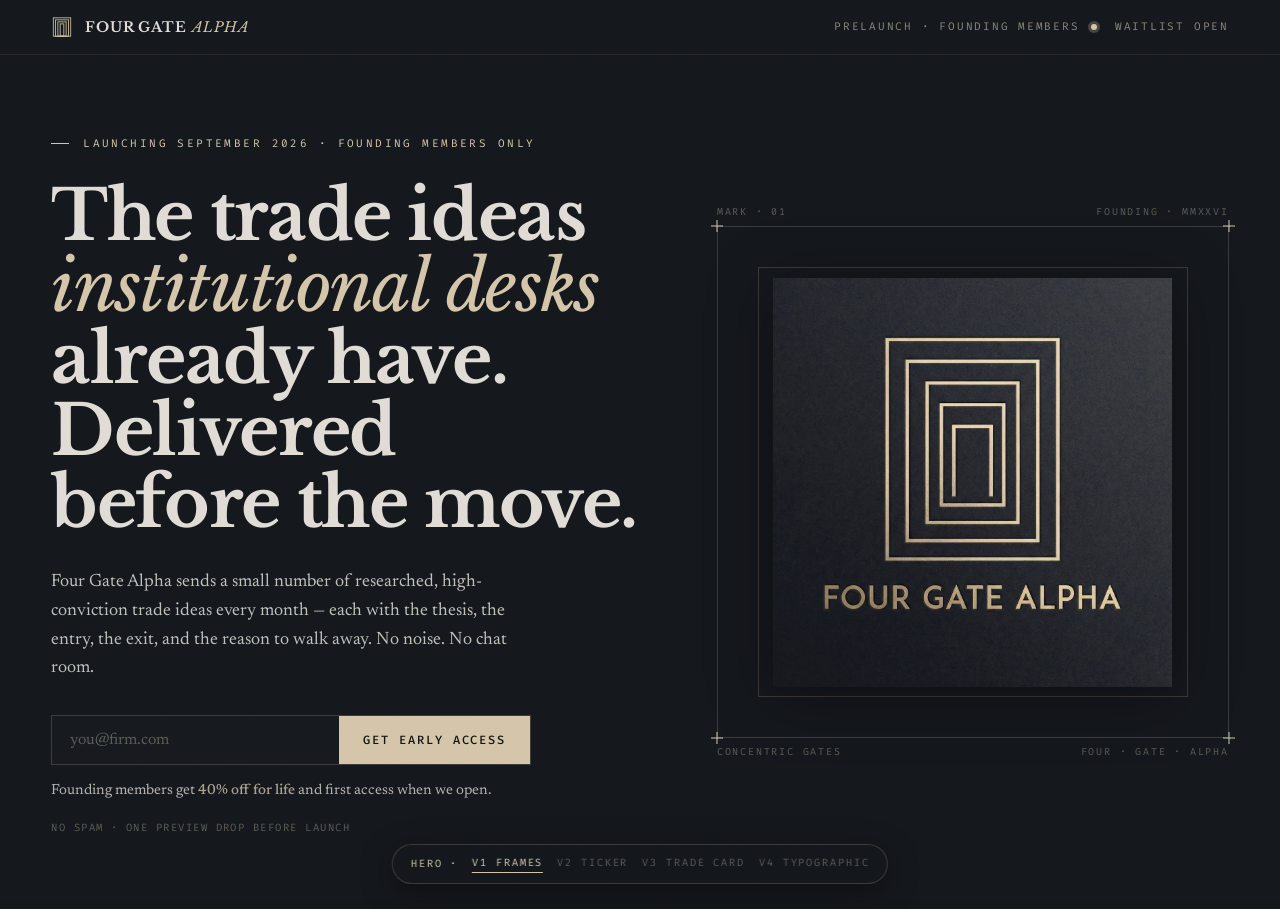
==== hero-v1.html @ a48ee2c6 "hero sections" ====
<!DOCTYPE html>
<html lang="en">
<head>
<meta charset="UTF-8" />
<meta name="viewport" content="width=device-width, initial-scale=1.0" />
<title>Hero V1 · Logo + Frames — Four Gate Alpha</title>
<link rel="preconnect" href="https://fonts.googleapis.com">
<link rel="preconnect" href="https://fonts.gstatic.com" crossorigin>
<link href="https://fonts.googleapis.com/css2?family=Libre+Baskerville:ital,wght@0,400;0,700;1,400&family=Newsreader:ital,opsz,wght@0,6..72,300;0,6..72,400;0,6..72,500;1,6..72,400&family=Fira+Code:wght@300;400;500&display=swap" rel="stylesheet">
<link rel="stylesheet" href="_shared.css" />
<style>
  .v1-hero {
    flex: 1;
    display: grid;
    place-items: center;
    padding: clamp(40px, 8vh, 100px) 0;
  }
  .v1-grid {
    max-width: var(--container);
    width: 100%;
    margin: 0 auto;
    padding: 0 var(--gutter);
    display: grid;
    grid-template-columns: 1.15fr 1fr;
    gap: clamp(40px, 6vw, 96px);
    align-items: center;
  }
  .v1-title {
    font-family: var(--display);
    font-weight: 700;
    font-size: clamp(40px, 5.4vw, 70px);
    line-height: 1.04;
    letter-spacing: -0.02em;
    margin: 26px 0 28px;
    max-width: 14ch;
    text-wrap: pretty;
  }
  .v1-title em { font-style: italic; font-weight: 400; color: var(--accent); }
  .v1-sub {
    font-size: 18px;
    line-height: 1.6;
    opacity: 0.86;
    max-width: 48ch;
    margin: 0 0 32px;
  }
  .v1-art {
    position: relative;
    aspect-ratio: 1 / 1;
    display: flex;
    align-items: center;
    justify-content: center;
  }
  .v1-art .frame {
    position: absolute;
    inset: 0;
    border: 1px solid var(--hairline-strong);
  }
  .v1-art .frame.f2 { inset: 8%; }
  .v1-art .frame.f3 { inset: 18%; }
  .v1-art .ch {
    position: absolute;
    width: 12px; height: 12px;
  }
  .v1-art .ch::before, .v1-art .ch::after {
    content: ""; position: absolute; background: var(--accent);
  }
  .v1-art .ch::before { left: 50%; top: 0; bottom: 0; width: 1px; transform: translateX(-50%); }
  .v1-art .ch::after  { top: 50%; left: 0; right: 0; height: 1px; transform: translateY(-50%); }
  .v1-art .ch.tl { top: -6px; left: -6px; }
  .v1-art .ch.tr { top: -6px; right: -6px; }
  .v1-art .ch.bl { bottom: -6px; left: -6px; }
  .v1-art .ch.br { bottom: -6px; right: -6px; }
  .v1-art .corner {
    position: absolute;
    font-family: var(--mono);
    font-size: 10px;
    letter-spacing: 0.18em;
    text-transform: uppercase;
    color: var(--text-faint);
  }
  .v1-art .corner.tl { top: -22px; left: 0; }
  .v1-art .corner.tr { top: -22px; right: 0; }
  .v1-art .corner.bl { bottom: -22px; left: 0; }
  .v1-art .corner.br { bottom: -22px; right: 0; }
  .v1-logo { width: 78%; filter: drop-shadow(0 8px 32px rgba(0,0,0,0.4)); }
  @media (max-width: 920px) {
    .v1-grid { grid-template-columns: 1fr; gap: 56px; }
    .v1-art { max-width: 380px; margin: 0 auto; }
  }
</style>
</head>
<body>

<div class="hero-page">
  <header class="topbar">
    <div class="topbar-inner">
      <div class="brand-mark">
        <span class="glyph">
          <svg width="22" height="22" viewBox="0 0 24 24" fill="none" stroke="currentColor" stroke-width="0.9">
            <rect x="2.5" y="2" width="19" height="20"/><rect x="5" y="4.2" width="14" height="17.8"/>
            <rect x="7.5" y="6.4" width="9" height="15.6"/><rect x="10" y="8.6" width="4" height="13.4"/>
          </svg>
        </span>
        <span class="name">Four Gate <em>Alpha</em></span>
      </div>
      <div class="meta">
        <span class="hide-mobile">Prelaunch · Founding Members</span>
        <span><span class="dot"></span>&nbsp;&nbsp;Waitlist Open</span>
      </div>
    </div>
  </header>

  <section class="v1-hero">
    <div class="v1-grid">
      <div>
        <span class="eyebrow"><span class="pip"></span>Launching September 2026 · Founding members only</span>
        <h1 class="v1-title">The trade ideas <em>institutional desks</em> already have. Delivered before the move.</h1>
        <p class="v1-sub">Four Gate Alpha sends a small number of researched, high-conviction trade ideas every month — each with the thesis, the entry, the exit, and the reason to walk away. No noise. No chat room.</p>
        <form class="form-row" onsubmit="event.preventDefault()">
          <input type="email" placeholder="you@firm.com" aria-label="Email address"/>
          <button type="submit" class="btn-primary">Get Early Access</button>
        </form>
        <p class="note">Founding members get <strong>40% off for life</strong> and first access when we open.</p>
        <p class="fine">No spam · One preview drop before launch</p>
      </div>

      <div class="v1-art">
        <span class="corner tl">Mark · 01</span>
        <span class="corner tr">Founding · MMXXVI</span>
        <span class="corner bl">Concentric Gates</span>
        <span class="corner br">Four · Gate · Alpha</span>
        <div class="frame"></div>
        <div class="frame f2"></div>
        <div class="frame f3"></div>
        <span class="ch tl"></span><span class="ch tr"></span>
        <span class="ch bl"></span><span class="ch br"></span>
        <img class="v1-logo" src="assets/logo.png" alt="Four Gate Alpha"/>
      </div>
    </div>
  </section>
</div>

<nav class="variant-badge">
  <span class="label">Hero ·</span>
  <a href="hero-v1.html" class="is-active">V1 Frames</a>
  <a href="hero-v2.html">V2 Ticker</a>
  <a href="hero-v3.html">V3 Trade Card</a>
  <a href="hero-v4.html">V4 Typographic</a>
</nav>

</body>
</html>
---- _shared.css ----
/* ============================================
   FOUR GATE ALPHA — Hero variations
   Shared system (used by all 4 hero pages)
   ============================================ */

:root {
  --burnt-umber:    #12130E;
  --parchment-gold: #D4C5A9;
  --raw-sienna:     #1A1815;
  --warm-ash:       #8A8478;
  --bone-white:     #E0DCD5;
  --old-paper:      #F5F2ED;
  --dark-earth:     #7A2520;

  --ink:            #14171C;
  --ink-2:          #181C22;
  --ink-3:          #1F242B;
  --hairline:       rgba(212, 197, 169, 0.10);
  --hairline-strong:rgba(212, 197, 169, 0.20);

  --text:           var(--bone-white);
  --text-dim:       var(--warm-ash);
  --text-faint:     #5C5A52;
  --accent:         var(--parchment-gold);

  --display: "Libre Baskerville", "Times New Roman", serif;
  --body:    "Newsreader", Georgia, serif;
  --mono:    "Fira Code", ui-monospace, "SF Mono", Menlo, monospace;

  --container: 1280px;
  --gutter: clamp(20px, 4vw, 64px);
}

* { box-sizing: border-box; }

html, body {
  margin: 0;
  padding: 0;
  background: var(--ink);
  color: var(--text);
  font-family: var(--body);
  font-size: 17px;
  line-height: 1.6;
  -webkit-font-smoothing: antialiased;
  -moz-osx-font-smoothing: grayscale;
  text-rendering: optimizeLegibility;
}

body::before {
  content: "";
  position: fixed; inset: 0;
  pointer-events: none;
  z-index: 9999;
  opacity: 0.05;
  mix-blend-mode: overlay;
  background-image: url("data:image/svg+xml;utf8,<svg xmlns='http://www.w3.org/2000/svg' width='240' height='240'><filter id='n'><feTurbulence type='fractalNoise' baseFrequency='0.9' numOctaves='2' stitchTiles='stitch'/><feColorMatrix values='0 0 0 0 0.83  0 0 0 0 0.77  0 0 0 0 0.66  0 0 0 1 0'/></filter><rect width='100%25' height='100%25' filter='url(%23n)'/></svg>");
  background-size: 240px 240px;
}

::selection { background: var(--accent); color: var(--ink); }

a { color: inherit; text-decoration: none; }

/* ============ Shared bits ============ */
.hero-page {
  min-height: 100vh;
  display: flex;
  flex-direction: column;
}

.topbar {
  border-bottom: 1px solid var(--hairline);
  background: color-mix(in srgb, var(--ink) 92%, transparent);
}
.topbar-inner {
  max-width: var(--container);
  margin: 0 auto;
  padding: 16px var(--gutter);
  display: flex;
  align-items: center;
  justify-content: space-between;
  gap: 24px;
}
.brand-mark {
  display: flex;
  align-items: center;
  gap: 12px;
  color: var(--text);
}
.brand-mark .glyph { color: var(--accent); display: inline-flex; }
.brand-mark .name {
  font-family: var(--display);
  font-weight: 700;
  font-size: 14px;
  letter-spacing: 0.06em;
  text-transform: uppercase;
}
.brand-mark .name em { font-style: italic; font-weight: 400; color: var(--accent); }

.meta {
  font-family: var(--mono);
  font-size: 11px;
  letter-spacing: 0.16em;
  text-transform: uppercase;
  color: var(--text-dim);
  display: flex;
  align-items: center;
  gap: 12px;
}
.meta .dot {
  width: 6px; height: 6px;
  border-radius: 50%;
  background: var(--accent);
  display: inline-block;
  box-shadow: 0 0 0 3px color-mix(in srgb, var(--accent) 25%, transparent);
}
@media (max-width: 640px) {
  .meta .hide-mobile { display: none; }
}

/* Variant badge — floating chip, bottom-center */
.variant-badge {
  position: fixed;
  left: 50%;
  transform: translateX(-50%);
  bottom: 16px;
  font-family: var(--mono);
  font-size: 10.5px;
  letter-spacing: 0.18em;
  text-transform: uppercase;
  color: var(--text-faint);
  z-index: 100;
  display: flex;
  gap: 14px;
  align-items: center;
  padding: 10px 18px;
  background: color-mix(in srgb, var(--ink) 88%, transparent);
  border: 1px solid var(--hairline-strong);
  border-radius: 999px;
  backdrop-filter: blur(12px) saturate(140%);
  -webkit-backdrop-filter: blur(12px) saturate(140%);
  box-shadow: 0 8px 32px rgba(0,0,0,0.4);
  white-space: nowrap;
  max-width: calc(100vw - 32px);
  overflow-x: auto;
}
.variant-badge .label { color: var(--accent); }
.variant-badge a {
  color: var(--text-faint);
  border-bottom: 1px solid transparent;
  transition: color 0.18s ease, border-color 0.18s ease;
}
.variant-badge a:hover { color: var(--text); border-color: var(--hairline-strong); }
.variant-badge a.is-active { color: var(--accent); border-color: var(--accent); }

/* Form */
.form-row {
  display: flex;
  align-items: stretch;
  max-width: 480px;
  border: 1px solid var(--hairline-strong);
  background: color-mix(in srgb, var(--ink-2) 70%, transparent);
  transition: border-color 0.2s ease;
}
.form-row:focus-within { border-color: var(--accent); }
.form-row input {
  flex: 1;
  background: transparent;
  border: none;
  outline: none;
  padding: 16px 18px;
  color: var(--text);
  font-family: var(--body);
  font-size: 16px;
}
.form-row input::placeholder { color: var(--text-faint); font-family: var(--body); }
.btn-primary {
  background: var(--accent);
  color: var(--burnt-umber);
  border: none;
  padding: 0 24px;
  font-family: var(--mono);
  font-size: 12px;
  font-weight: 500;
  letter-spacing: 0.16em;
  text-transform: uppercase;
  cursor: pointer;
  transition: background 0.18s ease;
  white-space: nowrap;
}
.btn-primary:hover { background: var(--bone-white); }

.eyebrow {
  font-family: var(--mono);
  font-size: 11px;
  letter-spacing: 0.22em;
  text-transform: uppercase;
  color: var(--accent);
  display: inline-flex;
  align-items: center;
  gap: 14px;
}
.eyebrow .pip {
  width: 18px; height: 1px;
  background: var(--accent);
  display: inline-block;
}

.fine {
  font-family: var(--mono);
  font-size: 10.5px;
  letter-spacing: 0.14em;
  text-transform: uppercase;
  color: var(--text-faint);
  margin: 18px 0 0;
}
.note {
  font-size: 14.5px;
  color: var(--text);
  opacity: 0.78;
  margin: 14px 0 0;
}
.note strong { color: var(--accent); font-weight: 500; }
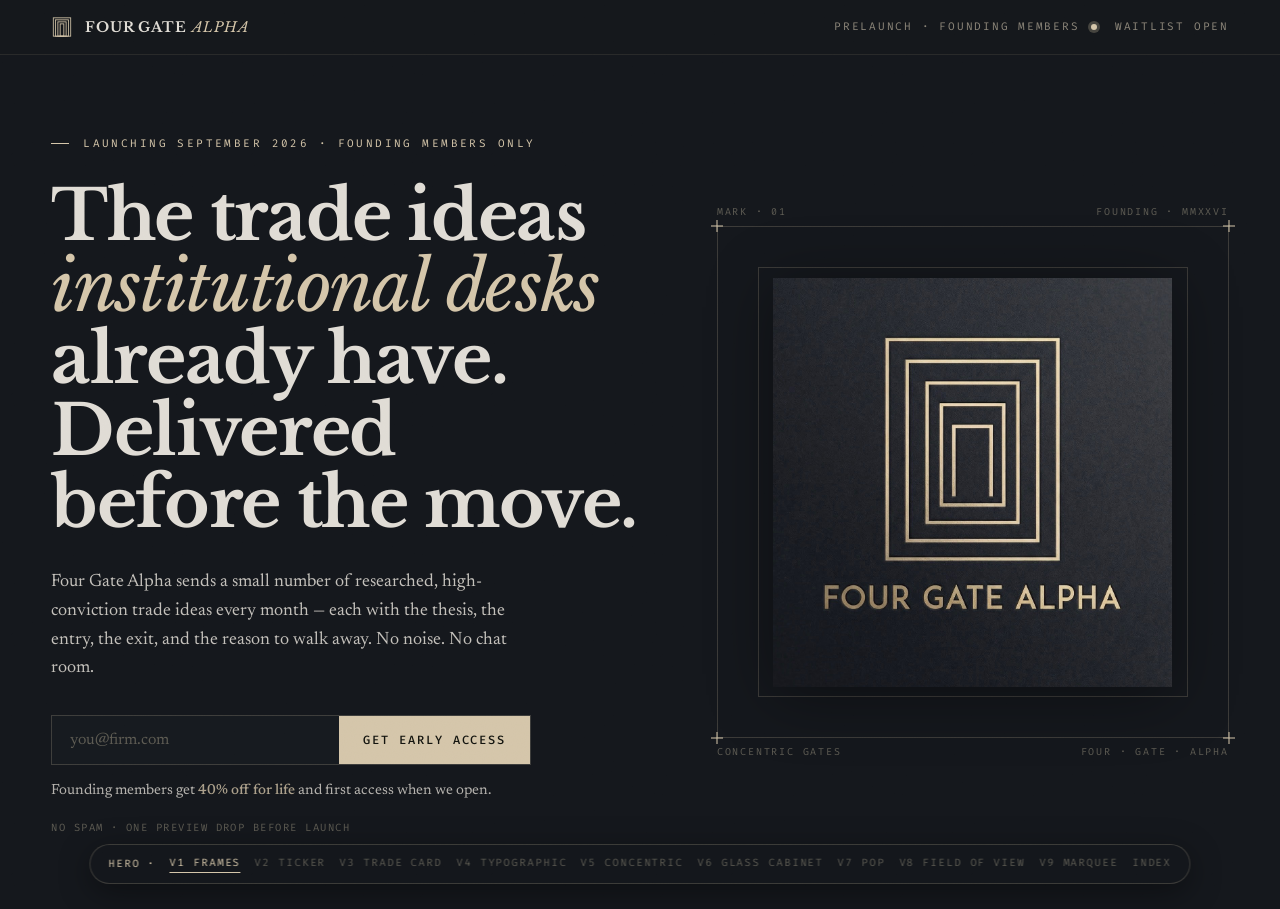
==== commit aee10c12: "Port Four Gate Alpha teaser templates as hero v5–v9 - Add hero-v5..v9 (Concentric Gate, Cabinet of G" ====
--- a/hero-v1.html
+++ b/hero-v1.html
@@ -1,152 +1,245 @@
-<!DOCTYPE html>
+<!doctype html>
 <html lang="en">
-<head>
-<meta charset="UTF-8" />
-<meta name="viewport" content="width=device-width, initial-scale=1.0" />
-<title>Hero V1 · Logo + Frames — Four Gate Alpha</title>
-<link rel="preconnect" href="https://fonts.googleapis.com">
-<link rel="preconnect" href="https://fonts.gstatic.com" crossorigin>
-<link href="https://fonts.googleapis.com/css2?family=Libre+Baskerville:ital,wght@0,400;0,700;1,400&family=Newsreader:ital,opsz,wght@0,6..72,300;0,6..72,400;0,6..72,500;1,6..72,400&family=Fira+Code:wght@300;400;500&display=swap" rel="stylesheet">
-<link rel="stylesheet" href="_shared.css" />
-<style>
-  .v1-hero {
-    flex: 1;
-    display: grid;
-    place-items: center;
-    padding: clamp(40px, 8vh, 100px) 0;
-  }
-  .v1-grid {
-    max-width: var(--container);
-    width: 100%;
-    margin: 0 auto;
-    padding: 0 var(--gutter);
-    display: grid;
-    grid-template-columns: 1.15fr 1fr;
-    gap: clamp(40px, 6vw, 96px);
-    align-items: center;
-  }
-  .v1-title {
-    font-family: var(--display);
-    font-weight: 700;
-    font-size: clamp(40px, 5.4vw, 70px);
-    line-height: 1.04;
-    letter-spacing: -0.02em;
-    margin: 26px 0 28px;
-    max-width: 14ch;
-    text-wrap: pretty;
-  }
-  .v1-title em { font-style: italic; font-weight: 400; color: var(--accent); }
-  .v1-sub {
-    font-size: 18px;
-    line-height: 1.6;
-    opacity: 0.86;
-    max-width: 48ch;
-    margin: 0 0 32px;
-  }
-  .v1-art {
-    position: relative;
-    aspect-ratio: 1 / 1;
-    display: flex;
-    align-items: center;
-    justify-content: center;
-  }
-  .v1-art .frame {
-    position: absolute;
-    inset: 0;
-    border: 1px solid var(--hairline-strong);
-  }
-  .v1-art .frame.f2 { inset: 8%; }
-  .v1-art .frame.f3 { inset: 18%; }
-  .v1-art .ch {
-    position: absolute;
-    width: 12px; height: 12px;
-  }
-  .v1-art .ch::before, .v1-art .ch::after {
-    content: ""; position: absolute; background: var(--accent);
-  }
-  .v1-art .ch::before { left: 50%; top: 0; bottom: 0; width: 1px; transform: translateX(-50%); }
-  .v1-art .ch::after  { top: 50%; left: 0; right: 0; height: 1px; transform: translateY(-50%); }
-  .v1-art .ch.tl { top: -6px; left: -6px; }
-  .v1-art .ch.tr { top: -6px; right: -6px; }
-  .v1-art .ch.bl { bottom: -6px; left: -6px; }
-  .v1-art .ch.br { bottom: -6px; right: -6px; }
-  .v1-art .corner {
-    position: absolute;
-    font-family: var(--mono);
-    font-size: 10px;
-    letter-spacing: 0.18em;
-    text-transform: uppercase;
-    color: var(--text-faint);
-  }
-  .v1-art .corner.tl { top: -22px; left: 0; }
-  .v1-art .corner.tr { top: -22px; right: 0; }
-  .v1-art .corner.bl { bottom: -22px; left: 0; }
-  .v1-art .corner.br { bottom: -22px; right: 0; }
-  .v1-logo { width: 78%; filter: drop-shadow(0 8px 32px rgba(0,0,0,0.4)); }
-  @media (max-width: 920px) {
-    .v1-grid { grid-template-columns: 1fr; gap: 56px; }
-    .v1-art { max-width: 380px; margin: 0 auto; }
-  }
-</style>
-</head>
-<body>
+  <head>
+    <meta charset="UTF-8" />
+    <meta name="viewport" content="width=device-width, initial-scale=1.0" />
+    <title>Hero V1 · Logo + Frames — Four Gate Alpha</title>
+    <link rel="preconnect" href="https://fonts.googleapis.com" />
+    <link rel="preconnect" href="https://fonts.gstatic.com" crossorigin />
+    <link
+      href="https://fonts.googleapis.com/css2?family=Libre+Baskerville:ital,wght@0,400;0,700;1,400&family=Newsreader:ital,opsz,wght@0,6..72,300;0,6..72,400;0,6..72,500;1,6..72,400&family=Fira+Code:wght@300;400;500&display=swap"
+      rel="stylesheet"
+    />
+    <link rel="stylesheet" href="_shared.css" />
+    <style>
+      .v1-hero {
+        flex: 1;
+        display: grid;
+        place-items: center;
+        padding: clamp(40px, 8vh, 100px) 0;
+      }
+      .v1-grid {
+        max-width: var(--container);
+        width: 100%;
+        margin: 0 auto;
+        padding: 0 var(--gutter);
+        display: grid;
+        grid-template-columns: 1.15fr 1fr;
+        gap: clamp(40px, 6vw, 96px);
+        align-items: center;
+      }
+      .v1-title {
+        font-family: var(--display);
+        font-weight: 700;
+        font-size: clamp(40px, 5.4vw, 70px);
+        line-height: 1.04;
+        letter-spacing: -0.02em;
+        margin: 26px 0 28px;
+        max-width: 14ch;
+        text-wrap: pretty;
+      }
+      .v1-title em {
+        font-style: italic;
+        font-weight: 400;
+        color: var(--accent);
+      }
+      .v1-sub {
+        font-size: 18px;
+        line-height: 1.6;
+        opacity: 0.86;
+        max-width: 48ch;
+        margin: 0 0 32px;
+      }
+      .v1-art {
+        position: relative;
+        aspect-ratio: 1 / 1;
+        display: flex;
+        align-items: center;
+        justify-content: center;
+      }
+      .v1-art .frame {
+        position: absolute;
+        inset: 0;
+        border: 1px solid var(--hairline-strong);
+      }
+      .v1-art .frame.f2 {
+        inset: 8%;
+      }
+      .v1-art .frame.f3 {
+        inset: 18%;
+      }
+      .v1-art .ch {
+        position: absolute;
+        width: 12px;
+        height: 12px;
+      }
+      .v1-art .ch::before,
+      .v1-art .ch::after {
+        content: "";
+        position: absolute;
+        background: var(--accent);
+      }
+      .v1-art .ch::before {
+        left: 50%;
+        top: 0;
+        bottom: 0;
+        width: 1px;
+        transform: translateX(-50%);
+      }
+      .v1-art .ch::after {
+        top: 50%;
+        left: 0;
+        right: 0;
+        height: 1px;
+        transform: translateY(-50%);
+      }
+      .v1-art .ch.tl {
+        top: -6px;
+        left: -6px;
+      }
+      .v1-art .ch.tr {
+        top: -6px;
+        right: -6px;
+      }
+      .v1-art .ch.bl {
+        bottom: -6px;
+        left: -6px;
+      }
+      .v1-art .ch.br {
+        bottom: -6px;
+        right: -6px;
+      }
+      .v1-art .corner {
+        position: absolute;
+        font-family: var(--mono);
+        font-size: 10px;
+        letter-spacing: 0.18em;
+        text-transform: uppercase;
+        color: var(--text-faint);
+      }
+      .v1-art .corner.tl {
+        top: -22px;
+        left: 0;
+      }
+      .v1-art .corner.tr {
+        top: -22px;
+        right: 0;
+      }
+      .v1-art .corner.bl {
+        bottom: -22px;
+        left: 0;
+      }
+      .v1-art .corner.br {
+        bottom: -22px;
+        right: 0;
+      }
+      .v1-logo {
+        width: 78%;
+        filter: drop-shadow(0 8px 32px rgba(0, 0, 0, 0.4));
+      }
+      @media (max-width: 920px) {
+        .v1-grid {
+          grid-template-columns: 1fr;
+          gap: 56px;
+        }
+        .v1-art {
+          max-width: 380px;
+          margin: 0 auto;
+        }
+      }
+    </style>
+  </head>
+  <body>
+    <div class="hero-page">
+      <header class="topbar">
+        <div class="topbar-inner">
+          <div class="brand-mark">
+            <span class="glyph">
+              <svg
+                width="22"
+                height="22"
+                viewBox="0 0 24 24"
+                fill="none"
+                stroke="currentColor"
+                stroke-width="0.9"
+              >
+                <rect x="2.5" y="2" width="19" height="20" />
+                <rect x="5" y="4.2" width="14" height="17.8" />
+                <rect x="7.5" y="6.4" width="9" height="15.6" />
+                <rect x="10" y="8.6" width="4" height="13.4" />
+              </svg>
+            </span>
+            <span class="name">Four Gate <em>Alpha</em></span>
+          </div>
+          <div class="meta">
+            <span class="hide-mobile">Prelaunch · Founding Members</span>
+            <span><span class="dot"></span>&nbsp;&nbsp;Waitlist Open</span>
+          </div>
+        </div>
+      </header>
 
-<div class="hero-page">
-  <header class="topbar">
-    <div class="topbar-inner">
-      <div class="brand-mark">
-        <span class="glyph">
-          <svg width="22" height="22" viewBox="0 0 24 24" fill="none" stroke="currentColor" stroke-width="0.9">
-            <rect x="2.5" y="2" width="19" height="20"/><rect x="5" y="4.2" width="14" height="17.8"/>
-            <rect x="7.5" y="6.4" width="9" height="15.6"/><rect x="10" y="8.6" width="4" height="13.4"/>
-          </svg>
-        </span>
-        <span class="name">Four Gate <em>Alpha</em></span>
-      </div>
-      <div class="meta">
-        <span class="hide-mobile">Prelaunch · Founding Members</span>
-        <span><span class="dot"></span>&nbsp;&nbsp;Waitlist Open</span>
-      </div>
+      <section class="v1-hero">
+        <div class="v1-grid">
+          <div>
+            <span class="eyebrow"
+              ><span class="pip"></span>Launching September 2026 · Founding
+              members only</span
+            >
+            <h1 class="v1-title">
+              The trade ideas <em>institutional desks</em> already have.
+              Delivered before the move.
+            </h1>
+            <p class="v1-sub">
+              Four Gate Alpha sends a small number of researched,
+              high-conviction trade ideas every month — each with the thesis,
+              the entry, the exit, and the reason to walk away. No noise. No
+              chat room.
+            </p>
+            <form class="form-row" onsubmit="event.preventDefault()">
+              <input
+                type="email"
+                placeholder="you@firm.com"
+                aria-label="Email address"
+              />
+              <button type="submit" class="btn-primary">
+                Get Early Access
+              </button>
+            </form>
+            <p class="note">
+              Founding members get <strong>40% off for life</strong> and first
+              access when we open.
+            </p>
+            <p class="fine">No spam · One preview drop before launch</p>
+          </div>
+
+          <div class="v1-art">
+            <span class="corner tl">Mark · 01</span>
+            <span class="corner tr">Founding · MMXXVI</span>
+            <span class="corner bl">Concentric Gates</span>
+            <span class="corner br">Four · Gate · Alpha</span>
+            <div class="frame"></div>
+            <div class="frame f2"></div>
+            <div class="frame f3"></div>
+            <span class="ch tl"></span><span class="ch tr"></span>
+            <span class="ch bl"></span><span class="ch br"></span>
+            <img class="v1-logo" src="assets/logo.png" alt="Four Gate Alpha" />
+          </div>
+        </div>
+      </section>
     </div>
-  </header>
 
-  <section class="v1-hero">
-    <div class="v1-grid">
-      <div>
-        <span class="eyebrow"><span class="pip"></span>Launching September 2026 · Founding members only</span>
-        <h1 class="v1-title">The trade ideas <em>institutional desks</em> already have. Delivered before the move.</h1>
-        <p class="v1-sub">Four Gate Alpha sends a small number of researched, high-conviction trade ideas every month — each with the thesis, the entry, the exit, and the reason to walk away. No noise. No chat room.</p>
-        <form class="form-row" onsubmit="event.preventDefault()">
-          <input type="email" placeholder="you@firm.com" aria-label="Email address"/>
-          <button type="submit" class="btn-primary">Get Early Access</button>
-        </form>
-        <p class="note">Founding members get <strong>40% off for life</strong> and first access when we open.</p>
-        <p class="fine">No spam · One preview drop before launch</p>
-      </div>
-
-      <div class="v1-art">
-        <span class="corner tl">Mark · 01</span>
-        <span class="corner tr">Founding · MMXXVI</span>
-        <span class="corner bl">Concentric Gates</span>
-        <span class="corner br">Four · Gate · Alpha</span>
-        <div class="frame"></div>
-        <div class="frame f2"></div>
-        <div class="frame f3"></div>
-        <span class="ch tl"></span><span class="ch tr"></span>
-        <span class="ch bl"></span><span class="ch br"></span>
-        <img class="v1-logo" src="assets/logo.png" alt="Four Gate Alpha"/>
-      </div>
-    </div>
-  </section>
-</div>
-
-<nav class="variant-badge">
-  <span class="label">Hero ·</span>
-  <a href="hero-v1.html" class="is-active">V1 Frames</a>
-  <a href="hero-v2.html">V2 Ticker</a>
-  <a href="hero-v3.html">V3 Trade Card</a>
-  <a href="hero-v4.html">V4 Typographic</a>
-</nav>
-
-</body>
+    <nav class="variant-badge">
+      <span class="label">Hero ·</span>
+      <a href="hero-v1.html" class="is-active">V1 Frames</a>
+      <a href="hero-v2.html">V2 Ticker</a>
+      <a href="hero-v3.html">V3 Trade Card</a>
+      <a href="hero-v4.html">V4 Typographic</a>
+      <a href="hero-v5.html">V5 Concentric</a>
+      <a href="hero-v6.html">V6 Glass Cabinet</a>
+      <a href="hero-v7.html">V7 Pop</a>
+      <a href="hero-v8.html">V8 Field of View</a>
+      <a href="hero-v9.html">V9 Marquee</a>
+      <a href="index.html">Index</a>
+    </nav>
+  </body>
 </html>
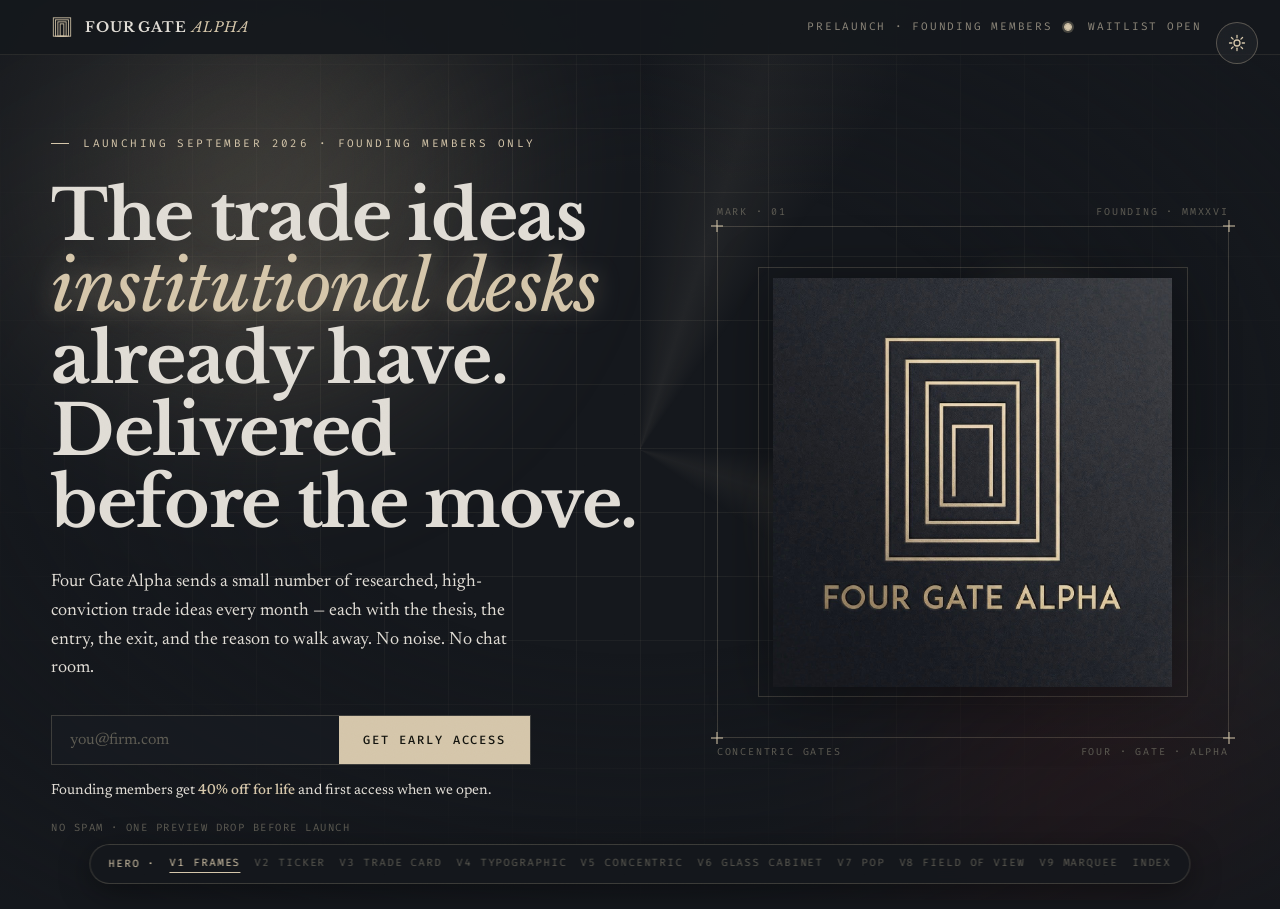
==== commit a18051a3: "Add light/dark toggle to all versions; amp up motion + background effects - _shared.css: light theme" ====
--- a/hero-v1.html
+++ b/hero-v1.html
@@ -11,12 +11,22 @@
       rel="stylesheet"
     />
     <link rel="stylesheet" href="_shared.css" />
+    <script>
+      try {
+        document.documentElement.dataset.theme =
+          localStorage.getItem("fga-theme") === "light" ? "light" : "dark";
+      } catch (e) {
+        document.documentElement.dataset.theme = "dark";
+      }
+    </script>
     <style>
       .v1-hero {
         flex: 1;
         display: grid;
         place-items: center;
         padding: clamp(40px, 8vh, 100px) 0;
+        position: relative;
+        z-index: 1;
       }
       .v1-grid {
         max-width: var(--container);
@@ -147,10 +157,121 @@
           margin: 0 auto;
         }
       }
+
+      /* ── Motion ─────────────────────────────────────────────── */
+      .v1-art::before {
+        content: "";
+        position: absolute;
+        inset: 10%;
+        border-radius: 50%;
+        background: conic-gradient(
+          from 0deg,
+          transparent 0deg,
+          color-mix(in srgb, var(--accent) 24%, transparent) 28deg,
+          transparent 70deg,
+          transparent 200deg,
+          color-mix(in srgb, var(--accent) 14%, transparent) 230deg,
+          transparent 280deg,
+          transparent 360deg
+        );
+        filter: blur(26px);
+        mix-blend-mode: screen;
+        animation: spinSlow 16s linear infinite;
+      }
+      :root[data-theme="light"] .v1-art::before {
+        mix-blend-mode: multiply;
+        opacity: 0.7;
+      }
+      .v1-art .frame {
+        transform-origin: center;
+        transition: box-shadow 0.4s ease;
+      }
+      .v1-art > .frame:first-of-type {
+        animation: v1FramePulse 6s ease-in-out infinite;
+      }
+      .v1-art .frame.f2 {
+        animation: v1SpinR 58s linear infinite;
+      }
+      .v1-art .frame.f3 {
+        animation: v1Spin 46s linear infinite;
+      }
+      @keyframes v1Spin {
+        to {
+          transform: rotate(360deg);
+        }
+      }
+      @keyframes v1SpinR {
+        to {
+          transform: rotate(-360deg);
+        }
+      }
+      @keyframes v1FramePulse {
+        0%,
+        100% {
+          box-shadow:
+            inset 0 0 0 1px color-mix(in srgb, var(--accent) 0%, transparent),
+            0 0 0 0 transparent;
+        }
+        50% {
+          box-shadow:
+            inset 0 0 24px color-mix(in srgb, var(--accent) 12%, transparent),
+            0 0 50px color-mix(in srgb, var(--accent) 14%, transparent);
+        }
+      }
+      .v1-art .ch {
+        animation: chPulse 3s ease-in-out infinite;
+      }
+      .v1-art .ch.tr {
+        animation-delay: 0.75s;
+      }
+      .v1-art .ch.bl {
+        animation-delay: 1.5s;
+      }
+      .v1-art .ch.br {
+        animation-delay: 2.25s;
+      }
+      @keyframes chPulse {
+        0%,
+        100% {
+          opacity: 1;
+        }
+        50% {
+          opacity: 0.28;
+        }
+      }
+      .v1-logo {
+        position: relative;
+        z-index: 1;
+        animation:
+          floaty 6s ease-in-out infinite,
+          v1LogoGlow 5.5s ease-in-out infinite;
+      }
+      @keyframes v1LogoGlow {
+        0%,
+        100% {
+          filter: drop-shadow(0 8px 32px rgba(0, 0, 0, 0.4))
+            drop-shadow(
+              0 0 14px color-mix(in srgb, var(--accent) 12%, transparent)
+            );
+        }
+        50% {
+          filter: drop-shadow(0 16px 42px rgba(0, 0, 0, 0.46))
+            drop-shadow(
+              0 0 38px color-mix(in srgb, var(--accent) 34%, transparent)
+            );
+        }
+      }
     </style>
   </head>
   <body>
     <div class="hero-page">
+      <div class="fx-layer" aria-hidden="true">
+        <div class="fx-aurora"></div>
+        <div class="fx-rays"></div>
+        <div class="fx-grid"></div>
+        <div class="fx-scan"></div>
+        <div class="fx-vignette"></div>
+      </div>
       <header class="topbar">
         <div class="topbar-inner">
           <div class="brand-mark">
@@ -181,21 +302,21 @@
       <section class="v1-hero">
         <div class="v1-grid">
           <div>
-            <span class="eyebrow"
+            <span class="eyebrow reveal d1"
               ><span class="pip"></span>Launching September 2026 · Founding
               members only</span
             >
-            <h1 class="v1-title">
-              The trade ideas <em>institutional desks</em> already have.
-              Delivered before the move.
+            <h1 class="v1-title reveal d2">
+              The trade ideas <em class="glow">institutional desks</em> already
+              have. Delivered before the move.
             </h1>
-            <p class="v1-sub">
+            <p class="v1-sub reveal d3">
               Four Gate Alpha sends a small number of researched,
               high-conviction trade ideas every month — each with the thesis,
               the entry, the exit, and the reason to walk away. No noise. No
               chat room.
             </p>
-            <form class="form-row" onsubmit="event.preventDefault()">
+            <form class="form-row reveal d4" onsubmit="event.preventDefault()">
               <input
                 type="email"
                 placeholder="you@firm.com"
@@ -205,14 +326,16 @@
                 Get Early Access
               </button>
             </form>
-            <p class="note">
+            <p class="note reveal d5">
               Founding members get <strong>40% off for life</strong> and first
               access when we open.
             </p>
-            <p class="fine">No spam · One preview drop before launch</p>
+            <p class="fine reveal d6">
+              No spam · One preview drop before launch
+            </p>
           </div>
 
-          <div class="v1-art">
+          <div class="v1-art reveal d3">
             <span class="corner tl">Mark · 01</span>
             <span class="corner tr">Founding · MMXXVI</span>
             <span class="corner bl">Concentric Gates</span>
@@ -241,5 +364,7 @@
       <a href="hero-v9.html">V9 Marquee</a>
       <a href="index.html">Index</a>
     </nav>
+
+    <script src="shared/theme-toggle.js" defer></script>
   </body>
 </html>
--- a/_shared.css
+++ b/_shared.css
@@ -4,36 +4,73 @@
    ============================================ */
 
 :root {
-  --burnt-umber:    #12130E;
-  --parchment-gold: #D4C5A9;
-  --raw-sienna:     #1A1815;
-  --warm-ash:       #8A8478;
-  --bone-white:     #E0DCD5;
-  --old-paper:      #F5F2ED;
-  --dark-earth:     #7A2520;
-
-  --ink:            #14171C;
-  --ink-2:          #181C22;
-  --ink-3:          #1F242B;
-  --hairline:       rgba(212, 197, 169, 0.10);
-  --hairline-strong:rgba(212, 197, 169, 0.20);
-
-  --text:           var(--bone-white);
-  --text-dim:       var(--warm-ash);
-  --text-faint:     #5C5A52;
-  --accent:         var(--parchment-gold);
+  --burnt-umber: #12130e;
+  --parchment-gold: #d4c5a9;
+  --raw-sienna: #1a1815;
+  --warm-ash: #8a8478;
+  --bone-white: #e0dcd5;
+  --old-paper: #f5f2ed;
+  --dark-earth: #7a2520;
+
+  --ink: #14171c;
+  --ink-2: #181c22;
+  --ink-3: #1f242b;
+  --hairline: rgba(212, 197, 169, 0.1);
+  --hairline-strong: rgba(212, 197, 169, 0.2);
+
+  --text: var(--bone-white);
+  --text-dim: var(--warm-ash);
+  --text-faint: #5c5a52;
+  --accent: var(--parchment-gold);
 
   --display: "Libre Baskerville", "Times New Roman", serif;
-  --body:    "Newsreader", Georgia, serif;
-  --mono:    "Fira Code", ui-monospace, "SF Mono", Menlo, monospace;
+  --body: "Newsreader", Georgia, serif;
+  --mono: "Fira Code", ui-monospace, "SF Mono", Menlo, monospace;
 
   --container: 1280px;
   --gutter: clamp(20px, 4vw, 64px);
 }
 
-* { box-sizing: border-box; }
-
-html, body {
+/* ============================================
+   Light theme — swap surface + text tokens.
+   (Mirrors shared/teaser.css so the toggle is
+   consistent across hero + teaser studies.)
+   ============================================ */
+:root[data-theme="light"] {
+  --burnt-umber: #f4ecdb;
+  --parchment-gold: #8a6f2a;
+  --raw-sienna: #e7dcc4;
+  --warm-ash: #6b6354;
+  --bone-white: #2a2722;
+  --old-paper: #14130f;
+  --dark-earth: #a74638;
+
+  --ink: #f0e6d2;
+  --ink-2: #e7dcc4;
+  --ink-3: #d9ccae;
+  --hairline: rgba(42, 39, 34, 0.1);
+  --hairline-strong: rgba(42, 39, 34, 0.22);
+
+  --text: #2a2722;
+  --text-dim: #6b6354;
+  --text-faint: #8a8478;
+  --accent: #8a6f2a;
+}
+:root[data-theme="light"] body::before {
+  opacity: 0.045;
+  mix-blend-mode: multiply;
+}
+:root[data-theme="light"] ::selection {
+  background: var(--accent);
+  color: #fff;
+}
+
+* {
+  box-sizing: border-box;
+}
+
+html,
+body {
   margin: 0;
   padding: 0;
   background: var(--ink);
@@ -48,29 +85,41 @@
 
 body::before {
   content: "";
-  position: fixed; inset: 0;
+  position: fixed;
+  inset: -120px;
   pointer-events: none;
   z-index: 9999;
-  opacity: 0.05;
+  opacity: 0.06;
   mix-blend-mode: overlay;
   background-image: url("data:image/svg+xml;utf8,<svg xmlns='http://www.w3.org/2000/svg' width='240' height='240'><filter id='n'><feTurbulence type='fractalNoise' baseFrequency='0.9' numOctaves='2' stitchTiles='stitch'/><feColorMatrix values='0 0 0 0 0.83  0 0 0 0 0.77  0 0 0 0 0.66  0 0 0 1 0'/></filter><rect width='100%25' height='100%25' filter='url(%23n)'/></svg>");
   background-size: 240px 240px;
-}
-
-::selection { background: var(--accent); color: var(--ink); }
-
-a { color: inherit; text-decoration: none; }
+  animation: grainShift 0.8s steps(5) infinite;
+}
+
+::selection {
+  background: var(--accent);
+  color: var(--ink);
+}
+
+a {
+  color: inherit;
+  text-decoration: none;
+}
 
 /* ============ Shared bits ============ */
 .hero-page {
   min-height: 100vh;
   display: flex;
   flex-direction: column;
+  position: relative;
+  isolation: isolate;
 }
 
 .topbar {
   border-bottom: 1px solid var(--hairline);
   background: color-mix(in srgb, var(--ink) 92%, transparent);
+  position: relative;
+  z-index: 5;
 }
 .topbar-inner {
   max-width: var(--container);
@@ -87,7 +136,10 @@
   gap: 12px;
   color: var(--text);
 }
-.brand-mark .glyph { color: var(--accent); display: inline-flex; }
+.brand-mark .glyph {
+  color: var(--accent);
+  display: inline-flex;
+}
 .brand-mark .name {
   font-family: var(--display);
   font-weight: 700;
@@ -95,7 +147,11 @@
   letter-spacing: 0.06em;
   text-transform: uppercase;
 }
-.brand-mark .name em { font-style: italic; font-weight: 400; color: var(--accent); }
+.brand-mark .name em {
+  font-style: italic;
+  font-weight: 400;
+  color: var(--accent);
+}
 
 .meta {
   font-family: var(--mono);
@@ -108,14 +164,27 @@
   gap: 12px;
 }
 .meta .dot {
-  width: 6px; height: 6px;
+  width: 6px;
+  height: 6px;
   border-radius: 50%;
   background: var(--accent);
   display: inline-block;
+  position: relative;
   box-shadow: 0 0 0 3px color-mix(in srgb, var(--accent) 25%, transparent);
+  animation: dotPulse 2.4s ease-in-out infinite;
+}
+.meta .dot::after {
+  content: "";
+  position: absolute;
+  inset: -1px;
+  border-radius: 50%;
+  border: 1px solid var(--accent);
+  animation: radarPing 2.4s ease-out infinite;
 }
 @media (max-width: 640px) {
-  .meta .hide-mobile { display: none; }
+  .meta .hide-mobile {
+    display: none;
+  }
 }
 
 /* Variant badge — floating chip, bottom-center */
@@ -139,19 +208,29 @@
   border-radius: 999px;
   backdrop-filter: blur(12px) saturate(140%);
   -webkit-backdrop-filter: blur(12px) saturate(140%);
-  box-shadow: 0 8px 32px rgba(0,0,0,0.4);
+  box-shadow: 0 8px 32px rgba(0, 0, 0, 0.4);
   white-space: nowrap;
   max-width: calc(100vw - 32px);
   overflow-x: auto;
 }
-.variant-badge .label { color: var(--accent); }
+.variant-badge .label {
+  color: var(--accent);
+}
 .variant-badge a {
   color: var(--text-faint);
   border-bottom: 1px solid transparent;
-  transition: color 0.18s ease, border-color 0.18s ease;
-}
-.variant-badge a:hover { color: var(--text); border-color: var(--hairline-strong); }
-.variant-badge a.is-active { color: var(--accent); border-color: var(--accent); }
+  transition:
+    color 0.18s ease,
+    border-color 0.18s ease;
+}
+.variant-badge a:hover {
+  color: var(--text);
+  border-color: var(--hairline-strong);
+}
+.variant-badge a.is-active {
+  color: var(--accent);
+  border-color: var(--accent);
+}
 
 /* Form */
 .form-row {
@@ -162,7 +241,12 @@
   background: color-mix(in srgb, var(--ink-2) 70%, transparent);
   transition: border-color 0.2s ease;
 }
-.form-row:focus-within { border-color: var(--accent); }
+.form-row:focus-within {
+  border-color: var(--accent);
+  box-shadow:
+    0 0 0 1px var(--accent),
+    0 0 28px color-mix(in srgb, var(--accent) 22%, transparent);
+}
 .form-row input {
   flex: 1;
   background: transparent;
@@ -173,7 +257,10 @@
   font-family: var(--body);
   font-size: 16px;
 }
-.form-row input::placeholder { color: var(--text-faint); font-family: var(--body); }
+.form-row input::placeholder {
+  color: var(--text-faint);
+  font-family: var(--body);
+}
 .btn-primary {
   background: var(--accent);
   color: var(--burnt-umber);
@@ -185,10 +272,24 @@
   letter-spacing: 0.16em;
   text-transform: uppercase;
   cursor: pointer;
-  transition: background 0.18s ease;
+  position: relative;
   white-space: nowrap;
-}
-.btn-primary:hover { background: var(--bone-white); }
+  transition:
+    background 0.18s ease,
+    transform 0.18s ease,
+    box-shadow 0.25s ease;
+  box-shadow: 0 0 0 0 color-mix(in srgb, var(--accent) 45%, transparent);
+  animation: btnGlow 3.4s ease-in-out infinite;
+}
+.btn-primary:hover {
+  background: var(--bone-white);
+  transform: translateY(-1px);
+  box-shadow: 0 10px 26px color-mix(in srgb, var(--accent) 38%, transparent);
+  animation: none;
+}
+.btn-primary:active {
+  transform: translateY(0);
+}
 
 .eyebrow {
   font-family: var(--mono);
@@ -201,7 +302,8 @@
   gap: 14px;
 }
 .eyebrow .pip {
-  width: 18px; height: 1px;
+  width: 18px;
+  height: 1px;
   background: var(--accent);
   display: inline-block;
 }
@@ -220,4 +322,398 @@
   opacity: 0.78;
   margin: 14px 0 0;
 }
-.note strong { color: var(--accent); font-weight: 500; }
+.note strong {
+  color: var(--accent);
+  font-weight: 500;
+}
+
+/* =====================================================================
+   MOTION + BACKGROUND-EFFECT SYSTEM  (shared by hero v1–v4 + index)
+   --------------------------------------------------------------------
+   Drop a `<div class="fx-layer">…</div>` as the FIRST child of the page
+   wrapper, and put one or more effect divs inside it:
+     .fx-aurora  — drifting, breathing accent light blobs
+     .fx-grid    — slowly scrolling fine grid
+     .fx-rays    — a huge, very slow rotating conic sweep
+     .fx-scan    — a horizontal light bar wiping top→bottom
+     .fx-vignette— static edge darkening to keep copy legible
+   The fx-layer sits at z-index:0; give the page's real content blocks
+   `position: relative; z-index: 1` (the topbar is already handled).
+   ===================================================================== */
+.fx-layer {
+  position: fixed;
+  inset: 0;
+  z-index: 0;
+  overflow: hidden;
+  pointer-events: none;
+}
+.fx-layer > * {
+  position: absolute;
+  inset: 0;
+}
+
+.fx-aurora {
+  filter: blur(70px) saturate(130%);
+  opacity: 0.55;
+}
+.fx-aurora::before,
+.fx-aurora::after {
+  content: "";
+  position: absolute;
+  border-radius: 50%;
+  mix-blend-mode: screen;
+}
+.fx-aurora::before {
+  width: 58vw;
+  height: 58vw;
+  left: -10vw;
+  top: -16vw;
+  background: radial-gradient(
+    circle at 50% 50%,
+    color-mix(in srgb, var(--accent) 60%, transparent),
+    transparent 65%
+  );
+  animation: auroraA 22s ease-in-out infinite alternate;
+}
+.fx-aurora::after {
+  width: 50vw;
+  height: 50vw;
+  right: -12vw;
+  bottom: -18vw;
+  background: radial-gradient(
+    circle at 50% 50%,
+    color-mix(in srgb, var(--dark-earth) 45%, transparent),
+    transparent 62%
+  );
+  animation: auroraB 28s ease-in-out infinite alternate;
+}
+:root[data-theme="light"] .fx-aurora {
+  opacity: 0.4;
+  mix-blend-mode: multiply;
+}
+:root[data-theme="light"] .fx-aurora::before,
+:root[data-theme="light"] .fx-aurora::after {
+  mix-blend-mode: multiply;
+}
+
+.fx-grid {
+  background-image:
+    linear-gradient(to right, var(--hairline) 1px, transparent 1px),
+    linear-gradient(to bottom, var(--hairline) 1px, transparent 1px);
+  background-size: 64px 64px;
+  opacity: 0.7;
+  animation: gridPan 26s linear infinite;
+  -webkit-mask-image: radial-gradient(
+    ellipse 80% 80% at 50% 40%,
+    #000 30%,
+    transparent 78%
+  );
+  mask-image: radial-gradient(
+    ellipse 80% 80% at 50% 40%,
+    #000 30%,
+    transparent 78%
+  );
+}
+
+.fx-rays {
+  inset: -40%;
+  background: conic-gradient(
+    from 0deg at 50% 50%,
+    transparent 0deg,
+    color-mix(in srgb, var(--accent) 9%, transparent) 18deg,
+    transparent 36deg,
+    transparent 90deg,
+    color-mix(in srgb, var(--accent) 7%, transparent) 108deg,
+    transparent 126deg,
+    transparent 360deg
+  );
+  animation: raySpin 48s linear infinite;
+  opacity: 0.8;
+}
+
+.fx-scan {
+  inset: -50% 0 auto 0;
+  height: 42%;
+  background: linear-gradient(
+    180deg,
+    transparent 0%,
+    color-mix(in srgb, var(--accent) 7%, transparent) 45%,
+    color-mix(in srgb, var(--accent) 11%, transparent) 50%,
+    color-mix(in srgb, var(--accent) 7%, transparent) 55%,
+    transparent 100%
+  );
+  animation: scanWipe 8.5s cubic-bezier(0.45, 0, 0.55, 1) infinite;
+}
+
+.fx-vignette {
+  background: radial-gradient(
+    ellipse 76% 70% at 50% 46%,
+    transparent 38%,
+    color-mix(in srgb, var(--ink) 82%, transparent) 100%
+  );
+}
+
+/* ---- Reveal-on-load utility (paired with stagger classes) ---------- */
+.reveal {
+  animation: revealUp 0.9s cubic-bezier(0.2, 0.7, 0.2, 1) both;
+}
+.reveal.d1 {
+  animation-delay: 0.06s;
+}
+.reveal.d2 {
+  animation-delay: 0.15s;
+}
+.reveal.d3 {
+  animation-delay: 0.26s;
+}
+.reveal.d4 {
+  animation-delay: 0.38s;
+}
+.reveal.d5 {
+  animation-delay: 0.5s;
+}
+.reveal.d6 {
+  animation-delay: 0.62s;
+}
+.reveal.d7 {
+  animation-delay: 0.74s;
+}
+.reveal.d8 {
+  animation-delay: 0.86s;
+}
+
+/* ---- Brand glyph: gentle sequenced pulse on the four squares ------- */
+.brand-mark .glyph svg > rect {
+  transform-box: fill-box;
+  transform-origin: center;
+  animation: glyphPulse 4.4s ease-in-out infinite;
+}
+.brand-mark .glyph svg > rect:nth-child(2) {
+  animation-delay: 0.35s;
+}
+.brand-mark .glyph svg > rect:nth-child(3) {
+  animation-delay: 0.7s;
+}
+.brand-mark .glyph svg > rect:nth-child(4) {
+  animation-delay: 1.05s;
+}
+
+/* ---- Headline accent words: soft living glow ----------------------- */
+em.glow,
+.glow-em em {
+  text-shadow: 0 0 26px color-mix(in srgb, var(--accent) 32%, transparent);
+  animation: emGlow 4.6s ease-in-out infinite;
+}
+
+/* =====================================================================
+   Keyframes
+   ===================================================================== */
+@keyframes grainShift {
+  0% {
+    transform: translate(0, 0);
+  }
+  20% {
+    transform: translate(-12px, 8px);
+  }
+  40% {
+    transform: translate(10px, -14px);
+  }
+  60% {
+    transform: translate(-8px, -6px);
+  }
+  80% {
+    transform: translate(14px, 10px);
+  }
+  100% {
+    transform: translate(0, 0);
+  }
+}
+@keyframes dotPulse {
+  0%,
+  100% {
+    box-shadow: 0 0 0 3px color-mix(in srgb, var(--accent) 25%, transparent);
+  }
+  50% {
+    box-shadow: 0 0 0 5px color-mix(in srgb, var(--accent) 10%, transparent);
+  }
+}
+@keyframes radarPing {
+  0% {
+    transform: scale(0.7);
+    opacity: 0.7;
+  }
+  100% {
+    transform: scale(4.2);
+    opacity: 0;
+  }
+}
+@keyframes btnGlow {
+  0%,
+  100% {
+    box-shadow: 0 0 0 0 color-mix(in srgb, var(--accent) 0%, transparent);
+  }
+  50% {
+    box-shadow: 0 0 24px 1px color-mix(in srgb, var(--accent) 32%, transparent);
+  }
+}
+@keyframes auroraA {
+  0% {
+    transform: translate3d(-6%, -4%, 0) scale(1);
+  }
+  50% {
+    transform: translate3d(8%, 6%, 0) scale(1.28);
+  }
+  100% {
+    transform: translate3d(-2%, 10%, 0) scale(1.12);
+  }
+}
+@keyframes auroraB {
+  0% {
+    transform: translate3d(6%, 6%, 0) scale(1.1);
+  }
+  50% {
+    transform: translate3d(-8%, -6%, 0) scale(1.32);
+  }
+  100% {
+    transform: translate3d(2%, 2%, 0) scale(1);
+  }
+}
+@keyframes gridPan {
+  to {
+    background-position:
+      64px 64px,
+      64px 64px;
+  }
+}
+@keyframes raySpin {
+  to {
+    transform: rotate(360deg);
+  }
+}
+@keyframes scanWipe {
+  0% {
+    transform: translateY(0);
+    opacity: 0;
+  }
+  8% {
+    opacity: 1;
+  }
+  92% {
+    opacity: 1;
+  }
+  100% {
+    transform: translateY(360%);
+    opacity: 0;
+  }
+}
+@keyframes revealUp {
+  from {
+    opacity: 0;
+    transform: translateY(26px);
+  }
+  to {
+    opacity: 1;
+    transform: translateY(0);
+  }
+}
+@keyframes revealScale {
+  from {
+    opacity: 0;
+    transform: scale(0.94);
+  }
+  to {
+    opacity: 1;
+    transform: scale(1);
+  }
+}
+@keyframes glyphPulse {
+  0%,
+  100% {
+    opacity: 1;
+    transform: scale(1);
+  }
+  50% {
+    opacity: 0.45;
+    transform: scale(0.9);
+  }
+}
+@keyframes emGlow {
+  0%,
+  100% {
+    text-shadow: 0 0 18px color-mix(in srgb, var(--accent) 18%, transparent);
+  }
+  50% {
+    text-shadow: 0 0 34px color-mix(in srgb, var(--accent) 42%, transparent);
+  }
+}
+@keyframes floaty {
+  0%,
+  100% {
+    transform: translateY(0);
+  }
+  50% {
+    transform: translateY(-12px);
+  }
+}
+@keyframes spinSlow {
+  to {
+    transform: rotate(360deg);
+  }
+}
+@keyframes spinSlowR {
+  to {
+    transform: rotate(-360deg);
+  }
+}
+@keyframes shimmerX {
+  0% {
+    background-position: 200% 50%;
+  }
+  100% {
+    background-position: -200% 50%;
+  }
+}
+@keyframes drawDash {
+  to {
+    stroke-dashoffset: 0;
+  }
+}
+@keyframes markerPing {
+  0%,
+  70%,
+  100% {
+    transform: scale(1);
+    opacity: 1;
+  }
+  35% {
+    transform: scale(2.6);
+    opacity: 0.25;
+  }
+}
+
+/* Keep the floating theme-toggle button clear of the topbar's right meta.
+   Above ~1440px the centred topbar's own margin already clears it. */
+@media (max-width: 1440px) {
+  .topbar-inner {
+    padding-right: 78px;
+  }
+}
+
+/* =====================================================================
+   Respect reduced-motion: kill the looping ambience, keep things still
+   ===================================================================== */
+@media (prefers-reduced-motion: reduce) {
+  *,
+  *::before,
+  *::after {
+    animation-duration: 0.001ms !important;
+    animation-delay: 0ms !important;
+    animation-iteration-count: 1 !important;
+    transition-duration: 0.001ms !important;
+    scroll-behavior: auto !important;
+  }
+  .fx-layer,
+  body::before {
+    display: none !important;
+  }
+}
